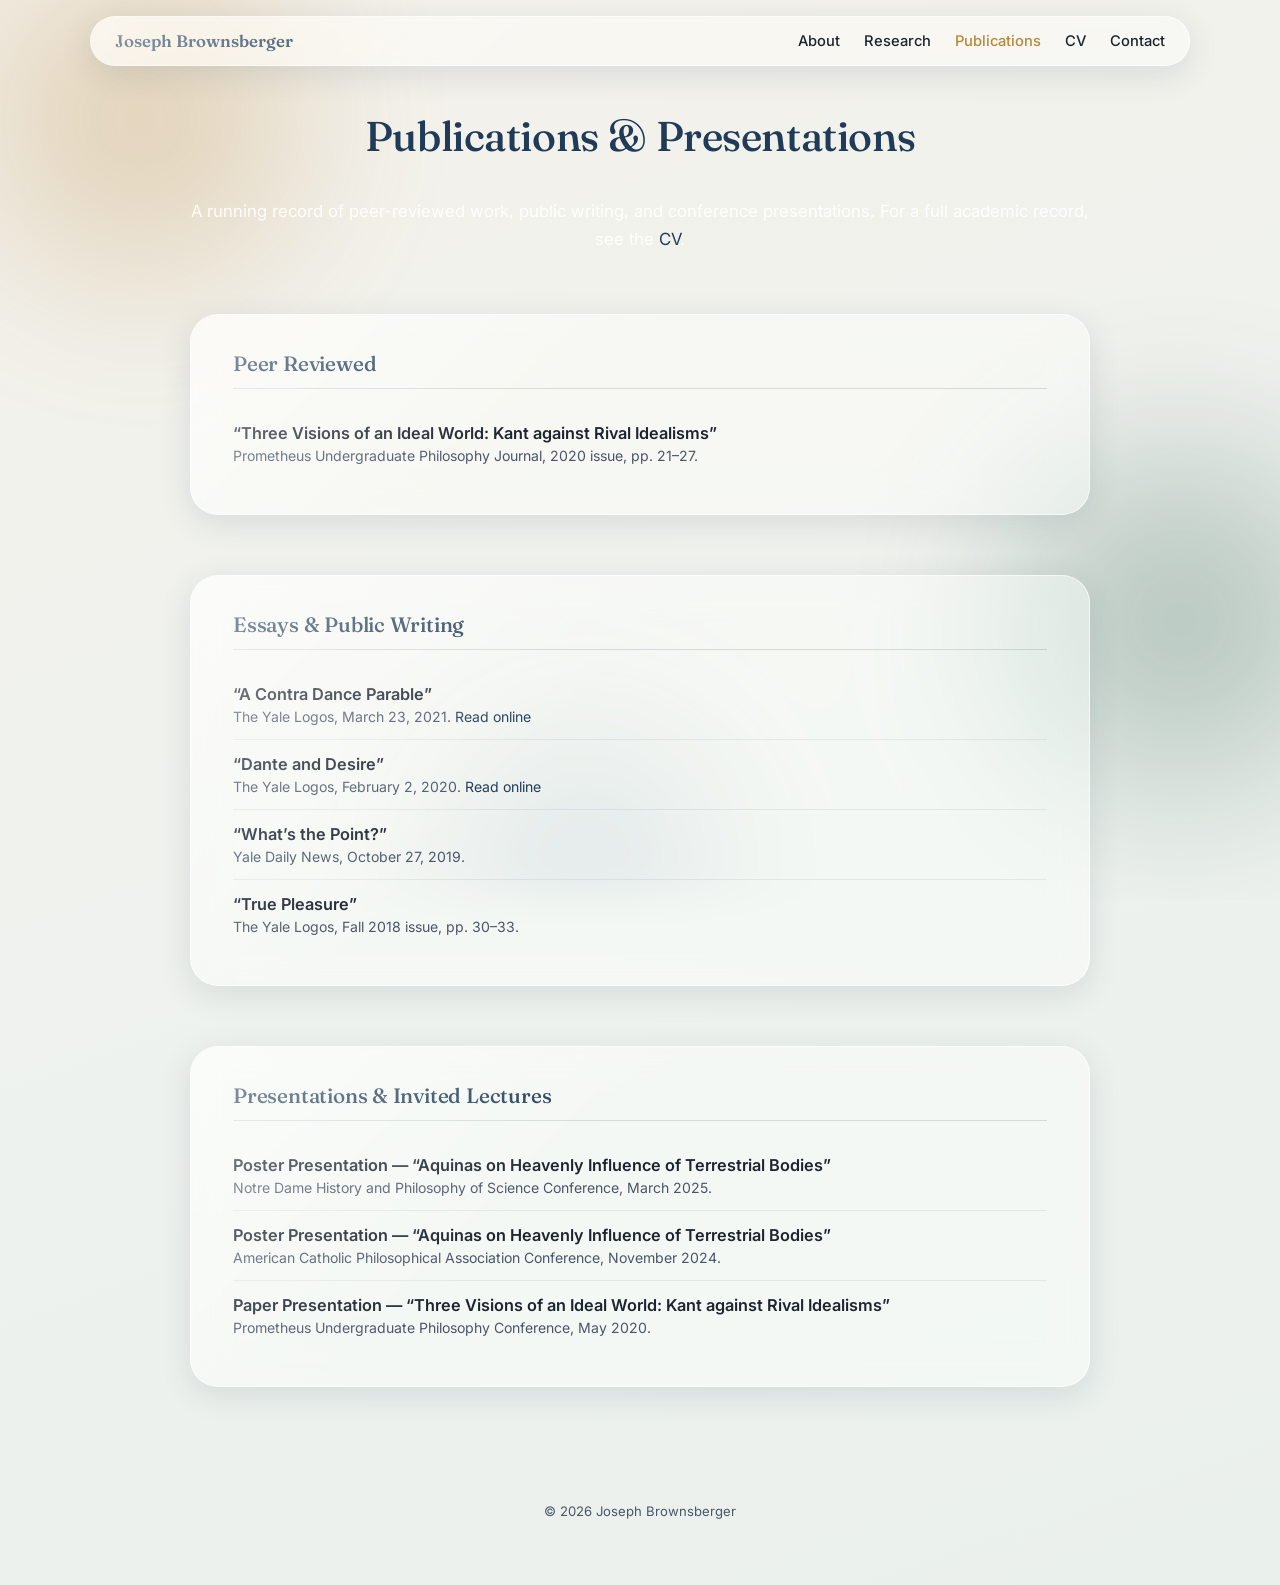
==== publications.html @ 6daafd6e "initial website launch" ====
<!DOCTYPE html>
<html lang="en">
<head>
<meta charset="UTF-8">
<meta name="viewport" content="width=device-width, initial-scale=1.0">
<title>Publications — Joseph Brownsberger</title>
<meta name="description" content="Publications, presentations, and invited lectures by Joseph Brownsberger.">
<link rel="preconnect" href="https://fonts.googleapis.com">
<link rel="preconnect" href="https://fonts.gstatic.com" crossorigin>
<link href="https://fonts.googleapis.com/css2?family=Fraunces:opsz,wght@9..144,400;9..144,500;9..144,600&family=Inter:wght@300;400;500;600&display=swap" rel="stylesheet">
<link rel="stylesheet" href="css/style.css">
<link rel="icon" href="data:,">
</head>
<body>

<div class="bg-orbs" aria-hidden="true">
  <div class="orb orb-1"></div>
  <div class="orb orb-2"></div>
  <div class="orb orb-3"></div>
</div>

<header class="site-header">
  <nav class="glass nav-glass">
    <a href="index.html" class="brand">Joseph Brownsberger</a>
    <div class="nav-links">
      <a href="index.html#about">About</a>
      <a href="index.html#research">Research</a>
      <a href="publications.html" class="active">Publications</a>
      <a href="assets/Joseph-Brownsberger-CV.pdf" target="_blank" rel="noopener">CV</a>
      <a href="index.html#contact">Contact</a>
    </div>
  </nav>
</header>

<main class="pub-main">
  <section class="section pub-hero">
    <h1>Publications &amp; Presentations</h1>
    <p class="hero-sub">A running record of peer-reviewed work, public writing, and conference presentations. For a full academic record, see the <a href="assets/Joseph-Brownsberger-CV.pdf" target="_blank" rel="noopener">CV</a>.</p>
  </section>

  <section class="section">
    <div class="glass card pub-card">
      <h2>Peer Reviewed</h2>
      <ul class="pub-list">
        <li>
          <span class="pub-title">&ldquo;Three Visions of an Ideal World: Kant against Rival Idealisms&rdquo;</span>
          <span class="pub-meta">Prometheus Undergraduate Philosophy Journal, 2020 issue, pp. 21&ndash;27.</span>
        </li>
      </ul>
    </div>
  </section>

  <section class="section">
    <div class="glass card pub-card">
      <h2>Essays &amp; Public Writing</h2>
      <ul class="pub-list">
        <li>
          <span class="pub-title">&ldquo;A Contra Dance Parable&rdquo;</span>
          <span class="pub-meta">The Yale Logos, March 23, 2021. <a href="https://www.yalelogos.com/home/contra-dance-parable" target="_blank" rel="noopener">Read online</a></span>
        </li>
        <li>
          <span class="pub-title">&ldquo;Dante and Desire&rdquo;</span>
          <span class="pub-meta">The Yale Logos, February 2, 2020. <a href="https://www.yalelogos.com/home/dante-and-desire" target="_blank" rel="noopener">Read online</a></span>
        </li>
        <li>
          <span class="pub-title">&ldquo;What&rsquo;s the Point?&rdquo;</span>
          <span class="pub-meta">Yale Daily News, October 27, 2019.</span>
        </li>
        <li>
          <span class="pub-title">&ldquo;True Pleasure&rdquo;</span>
          <span class="pub-meta">The Yale Logos, Fall 2018 issue, pp. 30&ndash;33.</span>
        </li>
      </ul>
    </div>
  </section>

  <section class="section">
    <div class="glass card pub-card">
      <h2>Presentations &amp; Invited Lectures</h2>
      <ul class="pub-list">
        <li>
          <span class="pub-title">Poster Presentation &mdash; &ldquo;Aquinas on Heavenly Influence of Terrestrial Bodies&rdquo;</span>
          <span class="pub-meta">Notre Dame History and Philosophy of Science Conference, March 2025.</span>
        </li>
        <li>
          <span class="pub-title">Poster Presentation &mdash; &ldquo;Aquinas on Heavenly Influence of Terrestrial Bodies&rdquo;</span>
          <span class="pub-meta">American Catholic Philosophical Association Conference, November 2024.</span>
        </li>
        <li>
          <span class="pub-title">Paper Presentation &mdash; &ldquo;Three Visions of an Ideal World: Kant against Rival Idealisms&rdquo;</span>
          <span class="pub-meta">Prometheus Undergraduate Philosophy Conference, May 2020.</span>
        </li>
      </ul>
    </div>
  </section>

</main>

<footer class="site-footer">
  <p>&copy; <span id="year"></span> Joseph Brownsberger</p>
</footer>

<script src="js/main.js"></script>
</body>
</html>
---- css/style.css ----
/* ===========================
   Joseph Brownsberger — Site Styles
   Clean, light, liquid-glass aesthetic
   =========================== */

:root {
  --bg-base: #f4f1ea;
  --bg-base-2: #eef2ee;
  --accent-navy: #1f3b57;
  --accent-gold: #b8863b;
  --accent-forest: #2f5d4f;
  --text-main: #1c2430;
  --text-soft: #4a5568;
  --glass-bg: rgba(255, 255, 255, 0.45);
  --glass-bg-strong: rgba(255, 255, 255, 0.62);
  --glass-border: rgba(255, 255, 255, 0.65);
  --glass-shadow: 0 8px 32px rgba(31, 59, 87, 0.12);
  --radius-lg: 28px;
  --radius-md: 20px;
  --radius-sm: 14px;
}

* { box-sizing: border-box; }

html, body {
  margin: 0;
  padding: 0;
  scroll-behavior: smooth;
}

body {
  font-family: 'Inter', -apple-system, BlinkMacSystemFont, 'Segoe UI', sans-serif;
  color: var(--text-main);
  background: linear-gradient(160deg, var(--bg-base) 0%, var(--bg-base-2) 55%, #eaf0ec 100%);
  min-height: 100vh;
  position: relative;
  overflow-x: hidden;
}

h1, h2, h3 {
  font-family: 'Fraunces', Georgia, serif;
  font-weight: 500;
  letter-spacing: -0.01em;
  color: var(--accent-navy);
}

a {
  color: var(--accent-navy);
  text-decoration: none;
}

a:hover {
  color: var(--accent-gold);
}

p {
  line-height: 1.7;
  color: var(--text-soft);
}

/* ---------- Background orbs (subtle liquid color) ---------- */
.bg-orbs {
  position: fixed;
  inset: 0;
  z-index: -1;
  overflow: hidden;
  pointer-events: none;
}

.orb {
  position: absolute;
  border-radius: 50%;
  filter: blur(60px);
  opacity: 0.35;
}

.orb-1 {
  width: 480px;
  height: 480px;
  background: radial-gradient(circle, var(--accent-gold), transparent 70%);
  top: -120px;
  left: -100px;
}

.orb-2 {
  width: 520px;
  height: 520px;
  background: radial-gradient(circle, var(--accent-forest), transparent 70%);
  top: 40%;
  right: -160px;
}

.orb-3 {
  width: 400px;
  height: 400px;
  background: radial-gradient(circle, var(--accent-navy), transparent 70%);
  bottom: -160px;
  left: 30%;
  opacity: 0.18;
}

/* ---------- Liquid glass core ---------- */
.glass {
  background: var(--glass-bg);
  border: 1px solid var(--glass-border);
  border-radius: var(--radius-lg);
  box-shadow: var(--glass-shadow);
  backdrop-filter: blur(18px) saturate(160%);
  -webkit-backdrop-filter: blur(18px) saturate(160%);
  position: relative;
}

.glass::before {
  content: "";
  position: absolute;
  inset: 0;
  border-radius: inherit;
  background: linear-gradient(135deg, rgba(255,255,255,0.5), rgba(255,255,255,0) 40%);
  pointer-events: none;
}

/* ---------- Header / Nav ---------- */
.site-header {
  position: sticky;
  top: 16px;
  z-index: 100;
  display: flex;
  justify-content: center;
  padding: 0 20px;
}

.nav-glass {
  width: min(1100px, 94%);
  display: flex;
  align-items: center;
  justify-content: space-between;
  padding: 14px 24px;
  border-radius: 999px;
}

.brand {
  font-family: 'Fraunces', serif;
  font-weight: 600;
  font-size: 1.05rem;
  color: var(--accent-navy);
}

.nav-links {
  display: flex;
  gap: 24px;
  font-size: 0.92rem;
}

.nav-links a {
  color: var(--text-main);
  font-weight: 500;
  transition: color 0.2s ease;
}

.nav-links a.active,
.nav-links a:hover {
  color: var(--accent-gold);
}

/* ---------- Hero ---------- */
.hero {
  position: relative;
  min-height: 78vh;
  display: flex;
  align-items: center;
  justify-content: center;
  margin: 24px 20px 0;
  border-radius: var(--radius-lg);
  overflow: hidden;
}

.hero-bg-photo {
  position: absolute;
  inset: 0;
  background: linear-gradient(135deg, #26415c 0%, #2f5d4f 55%, #b8863b 130%);
  background-size: cover;
  background-position: center;
  display: flex;
  align-items: flex-end;
  justify-content: center;
  padding-bottom: 12px;
}

/* When you add a real photo, set this on the element or via inline style:
   background-image: url('assets/images/hero-landscape.jpg'); */

.photo-placeholder-label {
  font-size: 0.72rem;
  color: rgba(255,255,255,0.75);
  background: rgba(0,0,0,0.25);
  padding: 4px 12px;
  border-radius: 999px;
  font-family: 'Inter', sans-serif;
  letter-spacing: 0.02em;
}

.hero-overlay {
  position: absolute;
  inset: 0;
  background: linear-gradient(180deg, rgba(15,25,35,0.35) 0%, rgba(15,25,35,0.55) 100%);
}

.hero-content {
  position: relative;
  z-index: 2;
  text-align: center;
  color: #fff;
  padding: 40px 24px;
  max-width: 640px;
}

.headshot-frame {
  width: 148px;
  height: 148px;
  margin: 0 auto 22px;
  border-radius: 50%;
  padding: 6px;
  background: var(--glass-bg-strong);
}

.headshot-placeholder {
  width: 100%;
  height: 100%;
  border-radius: 50%;
  background: linear-gradient(135deg, rgba(255,255,255,0.4), rgba(255,255,255,0.1));
  display: flex;
  align-items: center;
  justify-content: center;
  text-align: center;
  font-size: 0.62rem;
  color: rgba(255,255,255,0.85);
  border: 1px dashed rgba(255,255,255,0.5);
  line-height: 1.4;
  padding: 8px;
}

/* When you add a real headshot, replace .headshot-placeholder content with:
   <img src="assets/images/headshot.jpg" alt="Joseph Brownsberger"> and style img { width:100%; height:100%; object-fit:cover; border-radius:50%; } */

.hero h1 {
  color: #fff;
  font-size: clamp(2rem, 4.5vw, 3rem);
  margin: 0 0 6px;
}

.tagline {
  font-size: 1rem;
  letter-spacing: 0.04em;
  color: rgba(255,255,255,0.9);
  margin: 0 0 18px;
  text-transform: uppercase;
  font-weight: 500;
}

.hero-sub {
  color: rgba(255,255,255,0.92);
  font-size: 1.05rem;
  margin-bottom: 28px;
}

.hero-actions {
  display: flex;
  gap: 16px;
  justify-content: center;
  flex-wrap: wrap;
  margin-top: 8px;
}

.btn {
  padding: 12px 28px;
  border-radius: 999px;
  font-weight: 600;
  font-size: 0.92rem;
  transition: transform 0.2s ease, box-shadow 0.2s ease;
  display: inline-block;
}

.btn:hover {
  transform: translateY(-2px);
}

.btn-primary {
  background: var(--accent-gold);
  color: #fff;
  box-shadow: 0 6px 20px rgba(184, 134, 59, 0.35);
}

.btn-primary:hover {
  color: #fff;
  box-shadow: 0 10px 26px rgba(184, 134, 59, 0.45);
}

.btn-secondary {
  background: rgba(255,255,255,0.18);
  color: #fff;
  border: 1px solid rgba(255,255,255,0.6);
  backdrop-filter: blur(8px);
}

.btn-secondary:hover {
  background: rgba(255,255,255,0.3);
  color: #fff;
}

/* ---------- Sections ---------- */
.section {
  width: min(1000px, 90%);
  margin: 60px auto;
}

.section-title {
  text-align: center;
  margin-bottom: 28px;
  font-size: 1.6rem;
}

.card {
  padding: 40px 44px;
}

.about-card h2, .contact-card h2 {
  margin-top: 0;
}

.card-grid {
  display: grid;
  grid-template-columns: repeat(2, 1fr);
  gap: 22px;
}

.small-card {
  padding: 28px 30px;
}

.small-card h3 {
  margin-top: 0;
  font-size: 1.15rem;
  color: var(--accent-forest);
}

.small-card p {
  margin-bottom: 0;
  font-size: 0.95rem;
}

.contact-card {
  text-align: center;
}

.contact-card .hero-actions {
  margin-top: 20px;
}

.contact-card .btn-primary,
.contact-card .btn-secondary {
  color: #fff;
}

.contact-card .btn-secondary {
  background: rgba(31,59,87,0.08);
  color: var(--accent-navy);
  border: 1px solid rgba(31,59,87,0.25);
}

.contact-card .btn-secondary:hover {
  background: rgba(31,59,87,0.14);
  color: var(--accent-navy);
}

/* ---------- Publications page ---------- */
.pub-main {
  width: min(1000px, 90%);
  margin: 0 auto;
}

.pub-hero {
  text-align: center;
  margin-top: 60px;
}

.pub-hero h1 {
  font-size: clamp(1.8rem, 4vw, 2.6rem);
}

.pub-card {
  padding: 36px 42px;
}

.pub-card h2 {
  margin-top: 0;
  font-size: 1.3rem;
  border-bottom: 1px solid rgba(31,59,87,0.15);
  padding-bottom: 12px;
  margin-bottom: 20px;
}

.pub-list {
  list-style: none;
  margin: 0;
  padding: 0;
}

.pub-list li {
  padding: 14px 0;
  border-bottom: 1px solid rgba(31,59,87,0.08);
  display: flex;
  flex-direction: column;
  gap: 4px;
}

.pub-list li:last-child {
  border-bottom: none;
}

.pub-title {
  font-weight: 600;
  color: var(--text-main);
  font-size: 1.02rem;
}

.pub-meta {
  font-size: 0.88rem;
  color: var(--text-soft);
}

/* ---------- Footer ---------- */
.site-footer {
  text-align: center;
  padding: 40px 20px 50px;
  font-size: 0.82rem;
  color: var(--text-soft);
}

/* ---------- Responsive ---------- */
@media (max-width: 720px) {
  .nav-links {
    gap: 14px;
    font-size: 0.82rem;
  }
  .card, .pub-card {
    padding: 28px 24px;
  }
  .card-grid {
    grid-template-columns: 1fr;
  }
  .hero {
    min-height: 88vh;
    margin: 12px 12px 0;
  }
}
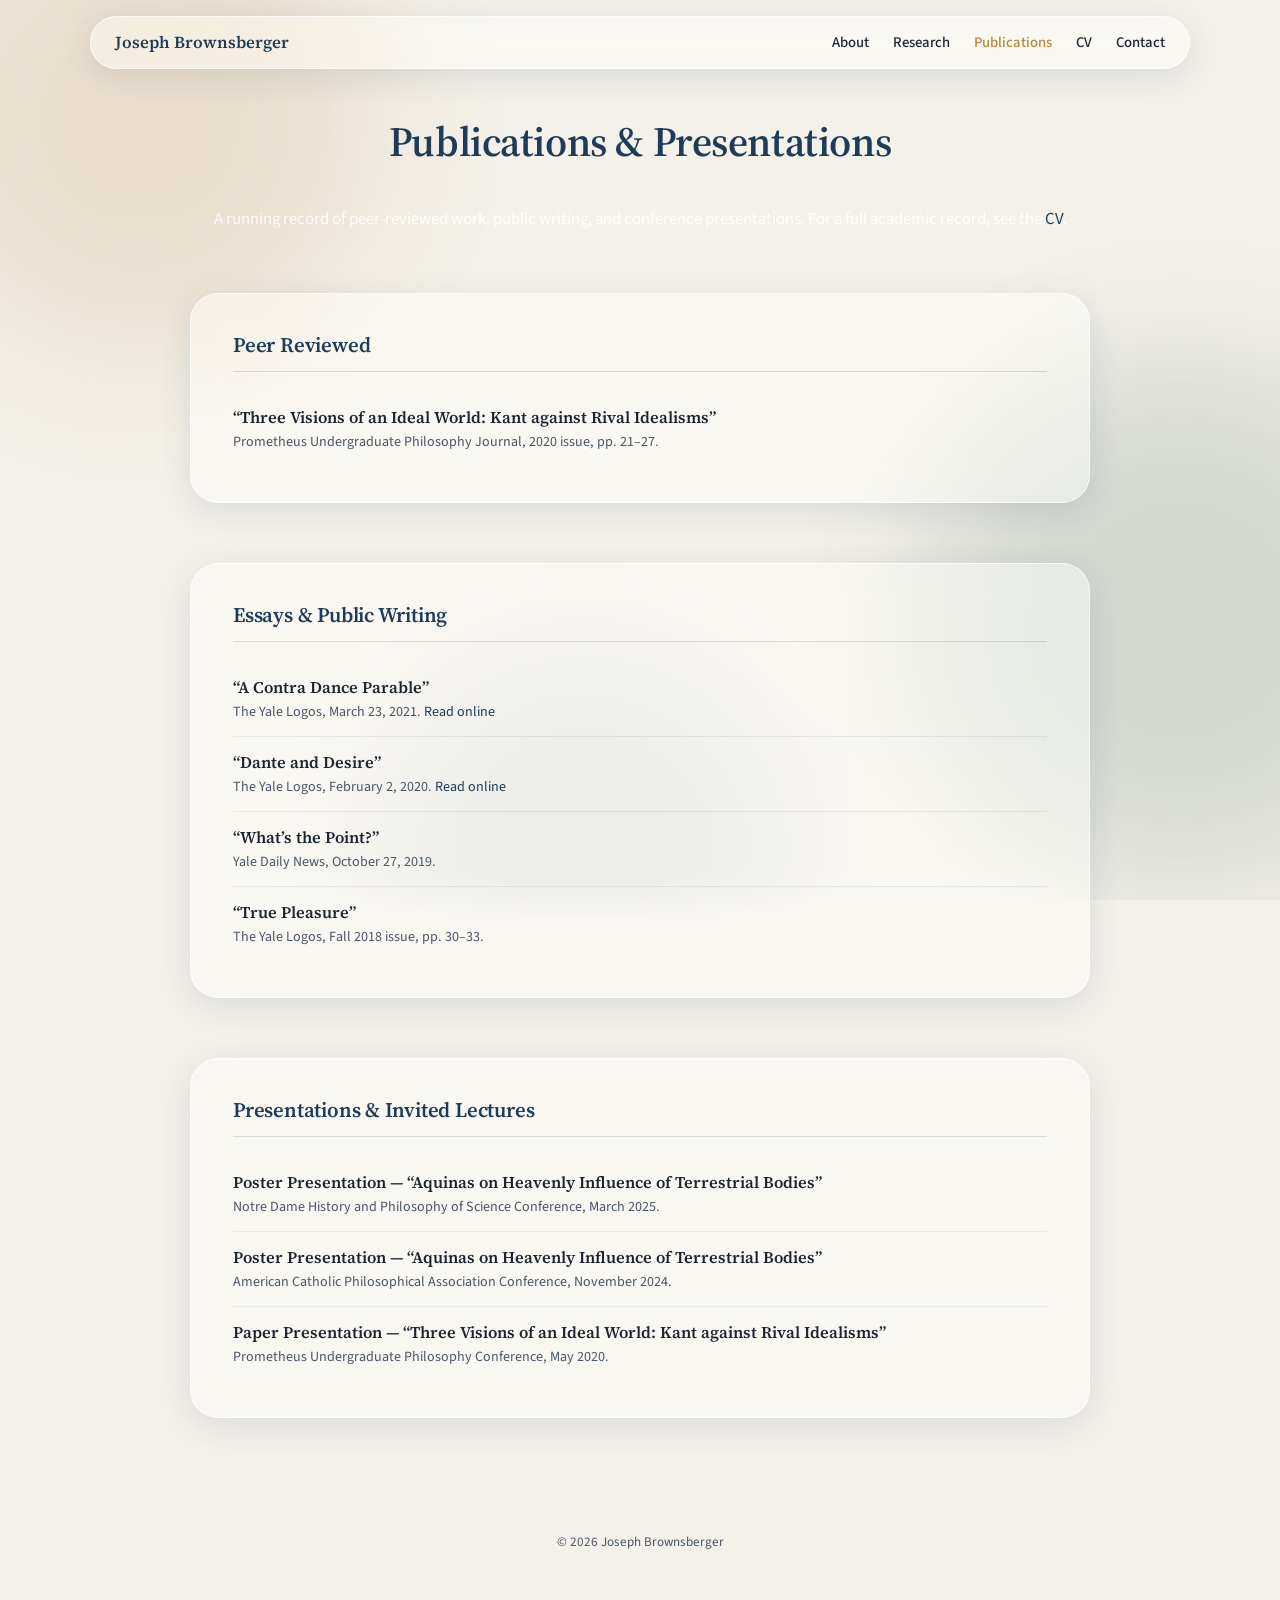
==== commit 49c1d842: "Switch to serif typography, remove gradients, wire up hero/headshot images" ====
--- a/publications.html
+++ b/publications.html
@@ -7,7 +7,7 @@
 <meta name="description" content="Publications, presentations, and invited lectures by Joseph Brownsberger.">
 <link rel="preconnect" href="https://fonts.googleapis.com">
 <link rel="preconnect" href="https://fonts.gstatic.com" crossorigin>
-<link href="https://fonts.googleapis.com/css2?family=Fraunces:opsz,wght@9..144,400;9..144,500;9..144,600&family=Inter:wght@300;400;500;600&display=swap" rel="stylesheet">
+<link href="https://fonts.googleapis.com/css2?family=Source+Serif+4:opsz,wght@8..60,400;8..60,500;8..60,600;8..60,700&family=Source+Sans+3:wght@300;400;500;600&display=swap" rel="stylesheet">
 <link rel="stylesheet" href="css/style.css">
 <link rel="icon" href="data:,">
 </head>
--- a/css/style.css
+++ b/css/style.css
@@ -1,18 +1,17 @@
 /* ===========================
    Joseph Brownsberger — Site Styles
-   Clean, light, liquid-glass aesthetic
+   Clean, light, liquid-glass aesthetic — staid serif typography, flat color (no gradients)
    =========================== */
 
 :root {
   --bg-base: #f4f1ea;
-  --bg-base-2: #eef2ee;
   --accent-navy: #1f3b57;
   --accent-gold: #b8863b;
   --accent-forest: #2f5d4f;
   --text-main: #1c2430;
   --text-soft: #4a5568;
   --glass-bg: rgba(255, 255, 255, 0.45);
-  --glass-bg-strong: rgba(255, 255, 255, 0.62);
+  --glass-bg-strong: rgba(255, 255, 255, 0.7);
   --glass-border: rgba(255, 255, 255, 0.65);
   --glass-shadow: 0 8px 32px rgba(31, 59, 87, 0.12);
   --radius-lg: 28px;
@@ -29,19 +28,23 @@
 }
 
 body {
-  font-family: 'Inter', -apple-system, BlinkMacSystemFont, 'Segoe UI', sans-serif;
+  font-family: 'Source Sans 3', -apple-system, BlinkMacSystemFont, 'Segoe UI', sans-serif;
   color: var(--text-main);
-  background: linear-gradient(160deg, var(--bg-base) 0%, var(--bg-base-2) 55%, #eaf0ec 100%);
+  background-color: var(--bg-base);
   min-height: 100vh;
   position: relative;
   overflow-x: hidden;
 }
 
 h1, h2, h3 {
-  font-family: 'Fraunces', Georgia, serif;
-  font-weight: 500;
+  font-family: 'Source Serif 4', Georgia, 'Times New Roman', serif;
+  font-weight: 600;
   letter-spacing: -0.01em;
   color: var(--accent-navy);
+}
+
+.brand, .tagline, .pub-title {
+  font-family: 'Source Serif 4', Georgia, 'Times New Roman', serif;
 }
 
 a {
@@ -58,7 +61,7 @@
   color: var(--text-soft);
 }
 
-/* ---------- Background orbs (subtle liquid color) ---------- */
+/* ---------- Background orbs (flat solid color, no gradient) ---------- */
 .bg-orbs {
   position: fixed;
   inset: 0;
@@ -70,14 +73,14 @@
 .orb {
   position: absolute;
   border-radius: 50%;
-  filter: blur(60px);
-  opacity: 0.35;
+  filter: blur(70px);
+  opacity: 0.16;
 }
 
 .orb-1 {
   width: 480px;
   height: 480px;
-  background: radial-gradient(circle, var(--accent-gold), transparent 70%);
+  background: var(--accent-gold);
   top: -120px;
   left: -100px;
 }
@@ -85,7 +88,7 @@
 .orb-2 {
   width: 520px;
   height: 520px;
-  background: radial-gradient(circle, var(--accent-forest), transparent 70%);
+  background: var(--accent-forest);
   top: 40%;
   right: -160px;
 }
@@ -93,10 +96,10 @@
 .orb-3 {
   width: 400px;
   height: 400px;
-  background: radial-gradient(circle, var(--accent-navy), transparent 70%);
+  background: var(--accent-navy);
   bottom: -160px;
   left: 30%;
-  opacity: 0.18;
+  opacity: 0.10;
 }
 
 /* ---------- Liquid glass core ---------- */
@@ -105,18 +108,9 @@
   border: 1px solid var(--glass-border);
   border-radius: var(--radius-lg);
   box-shadow: var(--glass-shadow);
-  backdrop-filter: blur(18px) saturate(160%);
-  -webkit-backdrop-filter: blur(18px) saturate(160%);
+  backdrop-filter: blur(18px) saturate(140%);
+  -webkit-backdrop-filter: blur(18px) saturate(140%);
   position: relative;
-}
-
-.glass::before {
-  content: "";
-  position: absolute;
-  inset: 0;
-  border-radius: inherit;
-  background: linear-gradient(135deg, rgba(255,255,255,0.5), rgba(255,255,255,0) 40%);
-  pointer-events: none;
 }
 
 /* ---------- Header / Nav ---------- */
@@ -139,7 +133,6 @@
 }
 
 .brand {
-  font-family: 'Fraunces', serif;
   font-weight: 600;
   font-size: 1.05rem;
   color: var(--accent-navy);
@@ -177,32 +170,15 @@
 .hero-bg-photo {
   position: absolute;
   inset: 0;
-  background: linear-gradient(135deg, #26415c 0%, #2f5d4f 55%, #b8863b 130%);
+  background-color: var(--accent-navy);
   background-size: cover;
   background-position: center;
-  display: flex;
-  align-items: flex-end;
-  justify-content: center;
-  padding-bottom: 12px;
-}
-
-/* When you add a real photo, set this on the element or via inline style:
-   background-image: url('assets/images/hero-landscape.jpg'); */
-
-.photo-placeholder-label {
-  font-size: 0.72rem;
-  color: rgba(255,255,255,0.75);
-  background: rgba(0,0,0,0.25);
-  padding: 4px 12px;
-  border-radius: 999px;
-  font-family: 'Inter', sans-serif;
-  letter-spacing: 0.02em;
 }
 
 .hero-overlay {
   position: absolute;
   inset: 0;
-  background: linear-gradient(180deg, rgba(15,25,35,0.35) 0%, rgba(15,25,35,0.55) 100%);
+  background: rgba(15, 25, 35, 0.42);
 }
 
 .hero-content {
@@ -221,26 +197,16 @@
   border-radius: 50%;
   padding: 6px;
   background: var(--glass-bg-strong);
-}
-
-.headshot-placeholder {
+  overflow: hidden;
+}
+
+.headshot-img {
   width: 100%;
   height: 100%;
+  object-fit: cover;
   border-radius: 50%;
-  background: linear-gradient(135deg, rgba(255,255,255,0.4), rgba(255,255,255,0.1));
-  display: flex;
-  align-items: center;
-  justify-content: center;
-  text-align: center;
-  font-size: 0.62rem;
-  color: rgba(255,255,255,0.85);
-  border: 1px dashed rgba(255,255,255,0.5);
-  line-height: 1.4;
-  padding: 8px;
-}
-
-/* When you add a real headshot, replace .headshot-placeholder content with:
-   <img src="assets/images/headshot.jpg" alt="Joseph Brownsberger"> and style img { width:100%; height:100%; object-fit:cover; border-radius:50%; } */
+  display: block;
+}
 
 .hero h1 {
   color: #fff;
@@ -287,12 +253,12 @@
 .btn-primary {
   background: var(--accent-gold);
   color: #fff;
-  box-shadow: 0 6px 20px rgba(184, 134, 59, 0.35);
+  box-shadow: 0 6px 18px rgba(184, 134, 59, 0.3);
 }
 
 .btn-primary:hover {
   color: #fff;
-  box-shadow: 0 10px 26px rgba(184, 134, 59, 0.45);
+  box-shadow: 0 8px 22px rgba(184, 134, 59, 0.4);
 }
 
 .btn-secondary {
